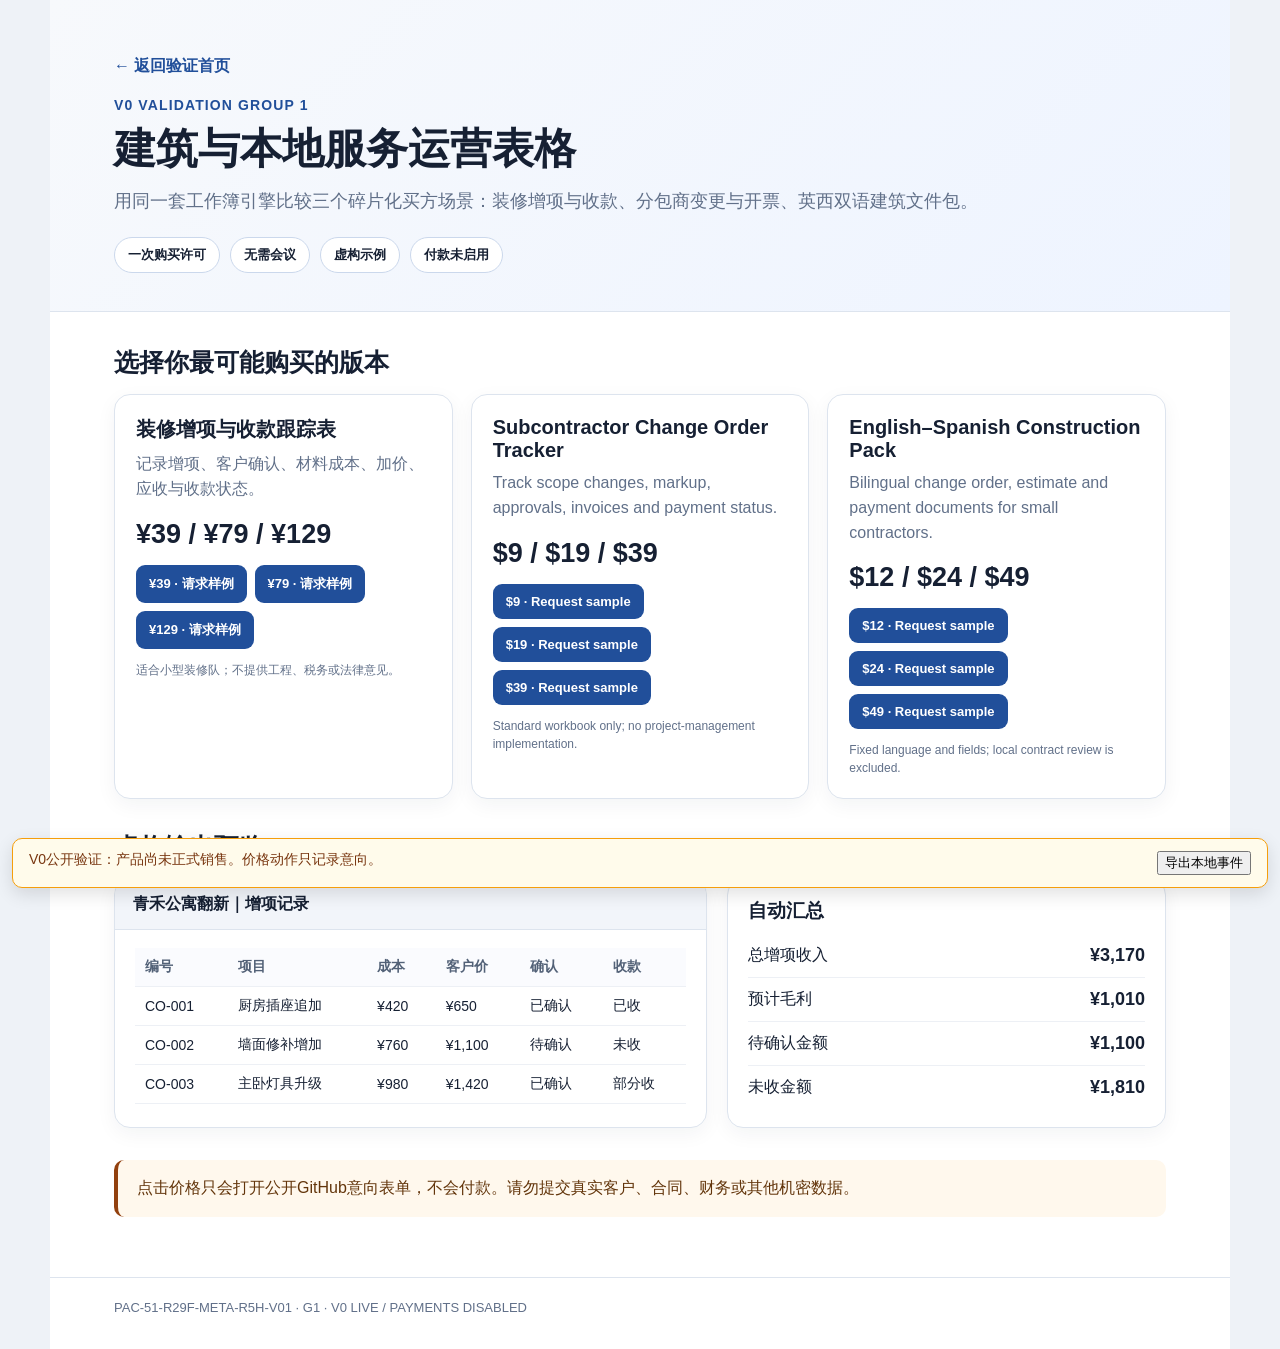
==== G1_construction_operations.html @ 889dfeb5 "Add G1 construction operations validation page" ====
<!doctype html><html lang="zh-CN"><head><meta charset="utf-8"><meta name="viewport" content="width=device-width,initial-scale=1"><title>G1 建筑与本地服务运营表格</title><link rel="stylesheet" href="assets/site.css"></head><body data-group="G1"><main class="page"><section class="hero"><a class="back" href="index.html">← 返回验证首页</a><div class="kicker">V0 Validation Group 1</div><h1>建筑与本地服务运营表格</h1><div class="subtitle">用同一套工作簿引擎比较三个碎片化买方场景：装修增项与收款、分包商变更与开票、英西双语建筑文件包。</div><div class="badges"><span class="badge">一次购买许可</span><span class="badge">无需会议</span><span class="badge">虚构示例</span><span class="badge">付款未启用</span></div></section><section class="content"><div class="section"><h2>选择你最可能购买的版本</h2><div class="grid"><article class="card"><h3>装修增项与收款跟踪表</h3><p>记录增项、客户确认、材料成本、加价、应收与收款状态。</p><div class="price">¥39 / ¥79 / ¥129</div><div class="price-actions"><a class="price-action" data-intent data-variant="A02" data-price="¥39" data-product="装修增项与收款跟踪表">¥39 · 请求样例</a><a class="price-action" data-intent data-variant="A02" data-price="¥79" data-product="装修增项与收款跟踪表">¥79 · 请求样例</a><a class="price-action" data-intent data-variant="A02" data-price="¥129" data-product="装修增项与收款跟踪表">¥129 · 请求样例</a></div><div class="public-note">适合小型装修队；不提供工程、税务或法律意见。</div></article><article class="card"><h3>Subcontractor Change Order Tracker</h3><p>Track scope changes, markup, approvals, invoices and payment status.</p><div class="price">$9 / $19 / $39</div><div class="price-actions"><a class="price-action" data-intent data-variant="C01" data-price="$9" data-product="Subcontractor Change Order Tracker">$9 · Request sample</a><a class="price-action" data-intent data-variant="C01" data-price="$19" data-product="Subcontractor Change Order Tracker">$19 · Request sample</a><a class="price-action" data-intent data-variant="C01" data-price="$39" data-product="Subcontractor Change Order Tracker">$39 · Request sample</a></div><div class="public-note">Standard workbook only; no project-management implementation.</div></article><article class="card"><h3>English–Spanish Construction Pack</h3><p>Bilingual change order, estimate and payment documents for small contractors.</p><div class="price">$12 / $24 / $49</div><div class="price-actions"><a class="price-action" data-intent data-variant="C11" data-price="$12" data-product="English–Spanish Construction Pack">$12 · Request sample</a><a class="price-action" data-intent data-variant="C11" data-price="$24" data-product="English–Spanish Construction Pack">$24 · Request sample</a><a class="price-action" data-intent data-variant="C11" data-price="$49" data-product="English–Spanish Construction Pack">$49 · Request sample</a></div><div class="public-note">Fixed language and fields; local contract review is excluded.</div></article></div></div><div class="section"><h2>虚构输出预览</h2><div class="two"><div class="demo"><div class="demo-head">青禾公寓翻新｜增项记录</div><div class="demo-body"><table><thead><tr><th>编号</th><th>项目</th><th>成本</th><th>客户价</th><th>确认</th><th>收款</th></tr></thead><tbody><tr><td>CO-001</td><td>厨房插座追加</td><td>¥420</td><td>¥650</td><td>已确认</td><td>已收</td></tr><tr><td>CO-002</td><td>墙面修补增加</td><td>¥760</td><td>¥1,100</td><td>待确认</td><td>未收</td></tr><tr><td>CO-003</td><td>主卧灯具升级</td><td>¥980</td><td>¥1,420</td><td>已确认</td><td>部分收</td></tr></tbody></table></div></div><div class="panel"><h3>自动汇总</h3><div class="metric"><span>总增项收入</span><strong>¥3,170</strong></div><div class="metric"><span>预计毛利</span><strong>¥1,010</strong></div><div class="metric"><span>待确认金额</span><strong>¥1,100</strong></div><div class="metric"><span>未收金额</span><strong>¥1,810</strong></div></div></div></div><div class="notice">点击价格只会打开公开GitHub意向表单，不会付款。请勿提交真实客户、合同、财务或其他机密数据。</div></section><footer class="footer">PAC-51-R29F-META-R5H-V01 · G1 · V0 LIVE / PAYMENTS DISABLED</footer></main><div class="banner">V0公开验证：产品尚未正式销售。价格动作只记录意向。<button onclick="pacExport()">导出本地事件</button></div><script src="assets/tracking.js"></script></body></html>
---- assets/site.css ----
:root{--ink:#162033;--muted:#617089;--line:#dde4ee;--surface:#fff;--soft:#f5f7fb;--accent:#214f9a;--accent2:#0f766e;--warn:#92400e}*{box-sizing:border-box}body{margin:0;background:#eef2f7;color:var(--ink);font-family:Inter,"Noto Sans SC","Microsoft YaHei",Arial,sans-serif}.page{max-width:1180px;margin:0 auto;background:var(--surface);min-height:100vh}.hero{padding:56px 64px 38px;background:linear-gradient(135deg,#f7f9fc,#eef4ff);border-bottom:1px solid var(--line)}.kicker{font-size:14px;font-weight:800;color:var(--accent);letter-spacing:.08em;text-transform:uppercase}h1{font-size:42px;line-height:1.15;margin:12px 0 14px}.subtitle{font-size:18px;line-height:1.65;color:var(--muted);max-width:930px}.badges{display:flex;gap:10px;flex-wrap:wrap;margin-top:20px}.badge{padding:8px 13px;border:1px solid #cbd8ec;border-radius:999px;background:#fff;font-size:13px;font-weight:700}.content{padding:34px 64px 60px}.section{margin-bottom:32px}.section h2{font-size:25px;margin:0 0 15px}.grid{display:grid;grid-template-columns:repeat(3,1fr);gap:18px}.card,.panel,.demo{border:1px solid var(--line);border-radius:16px;background:#fff;box-shadow:0 6px 20px rgba(20,32,55,.05)}.card{padding:21px}.card h3{margin:0 0 9px;font-size:20px}.card p{margin:0;color:var(--muted);line-height:1.55}.price{font-size:27px;font-weight:850;margin:17px 0 4px}.price-note,.fine{font-size:13px;color:var(--muted);line-height:1.6}.price-actions{display:flex;gap:8px;flex-wrap:wrap;margin-top:15px}.price-action{display:inline-block;padding:10px 13px;background:var(--accent);color:#fff;border-radius:9px;text-decoration:none;font-weight:750;font-size:13px}.price-action:hover{filter:brightness(.94)}.public-note{margin-top:12px;font-size:12px;color:var(--muted);line-height:1.5}.two{display:grid;grid-template-columns:1.15fr .85fr;gap:20px}.demo{overflow:hidden}.demo-head{padding:14px 18px;background:#f2f5fa;border-bottom:1px solid var(--line);font-weight:750}.demo-body,.panel{padding:18px 20px}.panel h3{margin:0 0 10px}.metric{display:flex;justify-content:space-between;padding:11px 0;border-bottom:1px solid #edf0f5}.metric:last-child{border-bottom:0}.metric strong{font-size:18px}table{width:100%;border-collapse:collapse;font-size:14px}th,td{padding:10px;border-bottom:1px solid #edf0f5;text-align:left}th{background:#fafbfe;color:#526177}.notice{padding:16px 19px;border-left:4px solid var(--warn);background:#fff8ed;border-radius:10px;color:#63350b;line-height:1.55}.footer{padding:22px 64px 34px;border-top:1px solid var(--line);color:var(--muted);font-size:13px}.banner{position:fixed;left:12px;right:12px;bottom:12px;z-index:9999;padding:12px 16px;border:1px solid #f59e0b;border-radius:10px;background:#fffbeb;color:#78350f;font-size:14px;box-shadow:0 6px 18px rgba(0,0,0,.12)}.banner button{float:right}.back{display:inline-block;margin-bottom:20px;color:var(--accent);text-decoration:none;font-weight:700}@media(max-width:850px){.grid,.two{grid-template-columns:1fr}.hero,.content,.footer{padding-left:24px;padding-right:24px}h1{font-size:32px}}
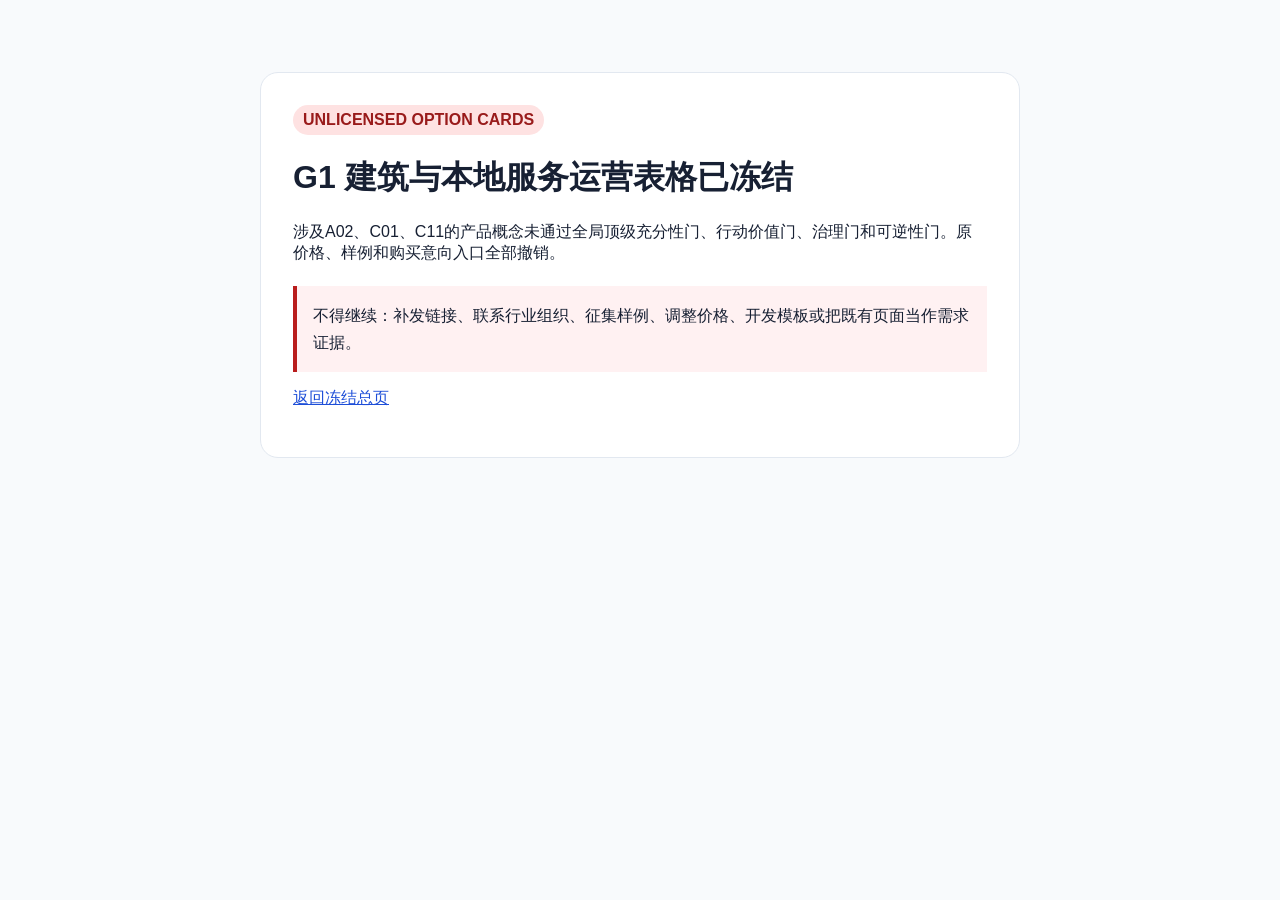
==== commit 2afddf8e: "Freeze G1 premature validation page" ====
--- a/G1_construction_operations.html
+++ b/G1_construction_operations.html
@@ -1 +1 @@
-<!doctype html><html lang="zh-CN"><head><meta charset="utf-8"><meta name="viewport" content="width=device-width,initial-scale=1"><title>G1 建筑与本地服务运营表格</title><link rel="stylesheet" href="assets/site.css"></head><body data-group="G1"><main class="page"><section class="hero"><a class="back" href="index.html">← 返回验证首页</a><div class="kicker">V0 Validation Group 1</div><h1>建筑与本地服务运营表格</h1><div class="subtitle">用同一套工作簿引擎比较三个碎片化买方场景：装修增项与收款、分包商变更与开票、英西双语建筑文件包。</div><div class="badges"><span class="badge">一次购买许可</span><span class="badge">无需会议</span><span class="badge">虚构示例</span><span class="badge">付款未启用</span></div></section><section class="content"><div class="section"><h2>选择你最可能购买的版本</h2><div class="grid"><article class="card"><h3>装修增项与收款跟踪表</h3><p>记录增项、客户确认、材料成本、加价、应收与收款状态。</p><div class="price">¥39 / ¥79 / ¥129</div><div class="price-actions"><a class="price-action" data-intent data-variant="A02" data-price="¥39" data-product="装修增项与收款跟踪表">¥39 · 请求样例</a><a class="price-action" data-intent data-variant="A02" data-price="¥79" data-product="装修增项与收款跟踪表">¥79 · 请求样例</a><a class="price-action" data-intent data-variant="A02" data-price="¥129" data-product="装修增项与收款跟踪表">¥129 · 请求样例</a></div><div class="public-note">适合小型装修队；不提供工程、税务或法律意见。</div></article><article class="card"><h3>Subcontractor Change Order Tracker</h3><p>Track scope changes, markup, approvals, invoices and payment status.</p><div class="price">$9 / $19 / $39</div><div class="price-actions"><a class="price-action" data-intent data-variant="C01" data-price="$9" data-product="Subcontractor Change Order Tracker">$9 · Request sample</a><a class="price-action" data-intent data-variant="C01" data-price="$19" data-product="Subcontractor Change Order Tracker">$19 · Request sample</a><a class="price-action" data-intent data-variant="C01" data-price="$39" data-product="Subcontractor Change Order Tracker">$39 · Request sample</a></div><div class="public-note">Standard workbook only; no project-management implementation.</div></article><article class="card"><h3>English–Spanish Construction Pack</h3><p>Bilingual change order, estimate and payment documents for small contractors.</p><div class="price">$12 / $24 / $49</div><div class="price-actions"><a class="price-action" data-intent data-variant="C11" data-price="$12" data-product="English–Spanish Construction Pack">$12 · Request sample</a><a class="price-action" data-intent data-variant="C11" data-price="$24" data-product="English–Spanish Construction Pack">$24 · Request sample</a><a class="price-action" data-intent data-variant="C11" data-price="$49" data-product="English–Spanish Construction Pack">$49 · Request sample</a></div><div class="public-note">Fixed language and fields; local contract review is excluded.</div></article></div></div><div class="section"><h2>虚构输出预览</h2><div class="two"><div class="demo"><div class="demo-head">青禾公寓翻新｜增项记录</div><div class="demo-body"><table><thead><tr><th>编号</th><th>项目</th><th>成本</th><th>客户价</th><th>确认</th><th>收款</th></tr></thead><tbody><tr><td>CO-001</td><td>厨房插座追加</td><td>¥420</td><td>¥650</td><td>已确认</td><td>已收</td></tr><tr><td>CO-002</td><td>墙面修补增加</td><td>¥760</td><td>¥1,100</td><td>待确认</td><td>未收</td></tr><tr><td>CO-003</td><td>主卧灯具升级</td><td>¥980</td><td>¥1,420</td><td>已确认</td><td>部分收</td></tr></tbody></table></div></div><div class="panel"><h3>自动汇总</h3><div class="metric"><span>总增项收入</span><strong>¥3,170</strong></div><div class="metric"><span>预计毛利</span><strong>¥1,010</strong></div><div class="metric"><span>待确认金额</span><strong>¥1,100</strong></div><div class="metric"><span>未收金额</span><strong>¥1,810</strong></div></div></div></div><div class="notice">点击价格只会打开公开GitHub意向表单，不会付款。请勿提交真实客户、合同、财务或其他机密数据。</div></section><footer class="footer">PAC-51-R29F-META-R5H-V01 · G1 · V0 LIVE / PAYMENTS DISABLED</footer></main><div class="banner">V0公开验证：产品尚未正式销售。价格动作只记录意向。<button onclick="pacExport()">导出本地事件</button></div><script src="assets/tracking.js"></script></body></html>+<!doctype html><html lang="zh-CN"><head><meta charset="utf-8"><meta name="viewport" content="width=device-width,initial-scale=1"><title>G1已冻结</title><style>body{margin:0;background:#f8fafc;color:#172033;font-family:Arial,"Microsoft YaHei",sans-serif}main{max-width:760px;margin:auto;padding:72px 24px}.box{background:white;border:1px solid #e2e8f0;border-radius:18px;padding:32px}.tag{display:inline-block;background:#fee2e2;color:#991b1b;padding:6px 10px;border-radius:999px;font-weight:700}.note{margin-top:22px;padding:16px;background:#fff1f2;border-left:4px solid #b91c1c;line-height:1.7}a{color:#1d4ed8}</style></head><body><main><div class="box"><span class="tag">UNLICENSED OPTION CARDS</span><h1>G1 建筑与本地服务运营表格已冻结</h1><p>涉及A02、C01、C11的产品概念未通过全局顶级充分性门、行动价值门、治理门和可逆性门。原价格、样例和购买意向入口全部撤销。</p><div class="note">不得继续：补发链接、联系行业组织、征集样例、调整价格、开发模板或把既有页面当作需求证据。</div><p><a href="index.html">返回冻结总页</a></p></div></main></body></html>
